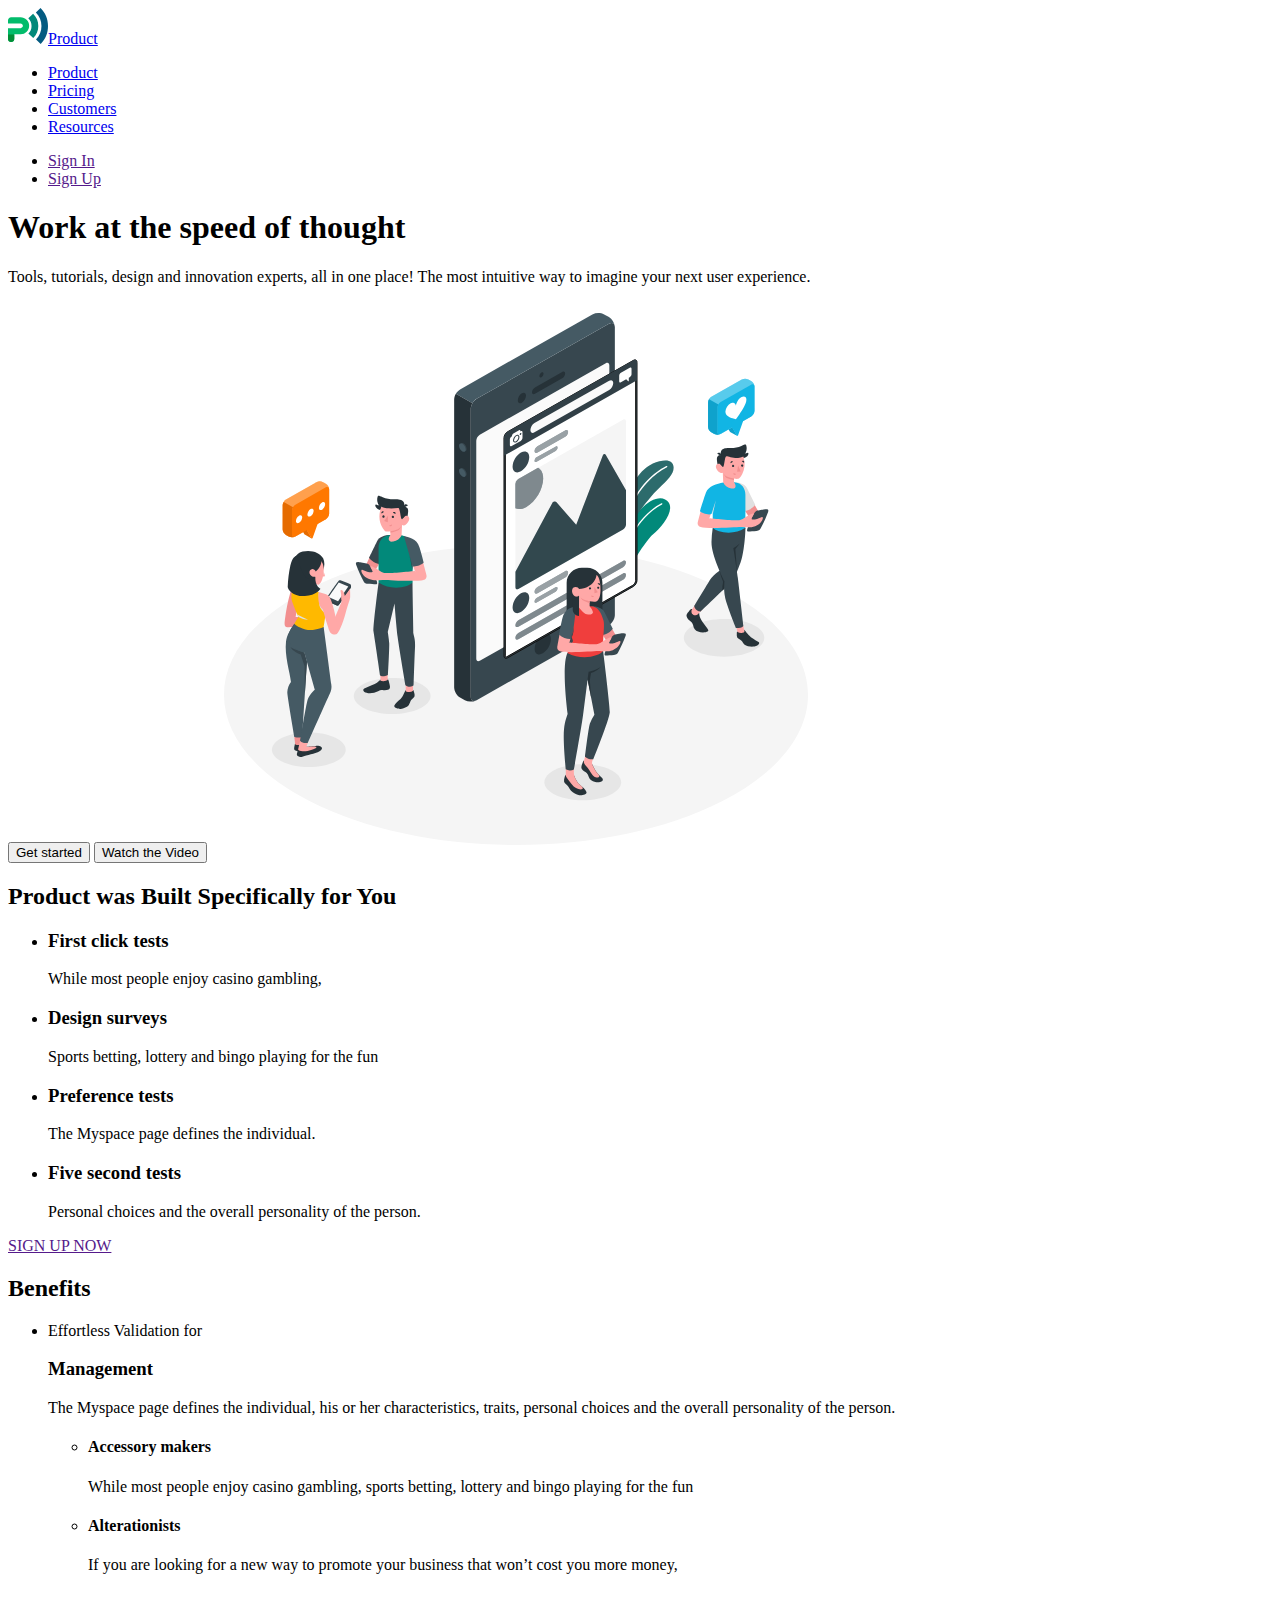
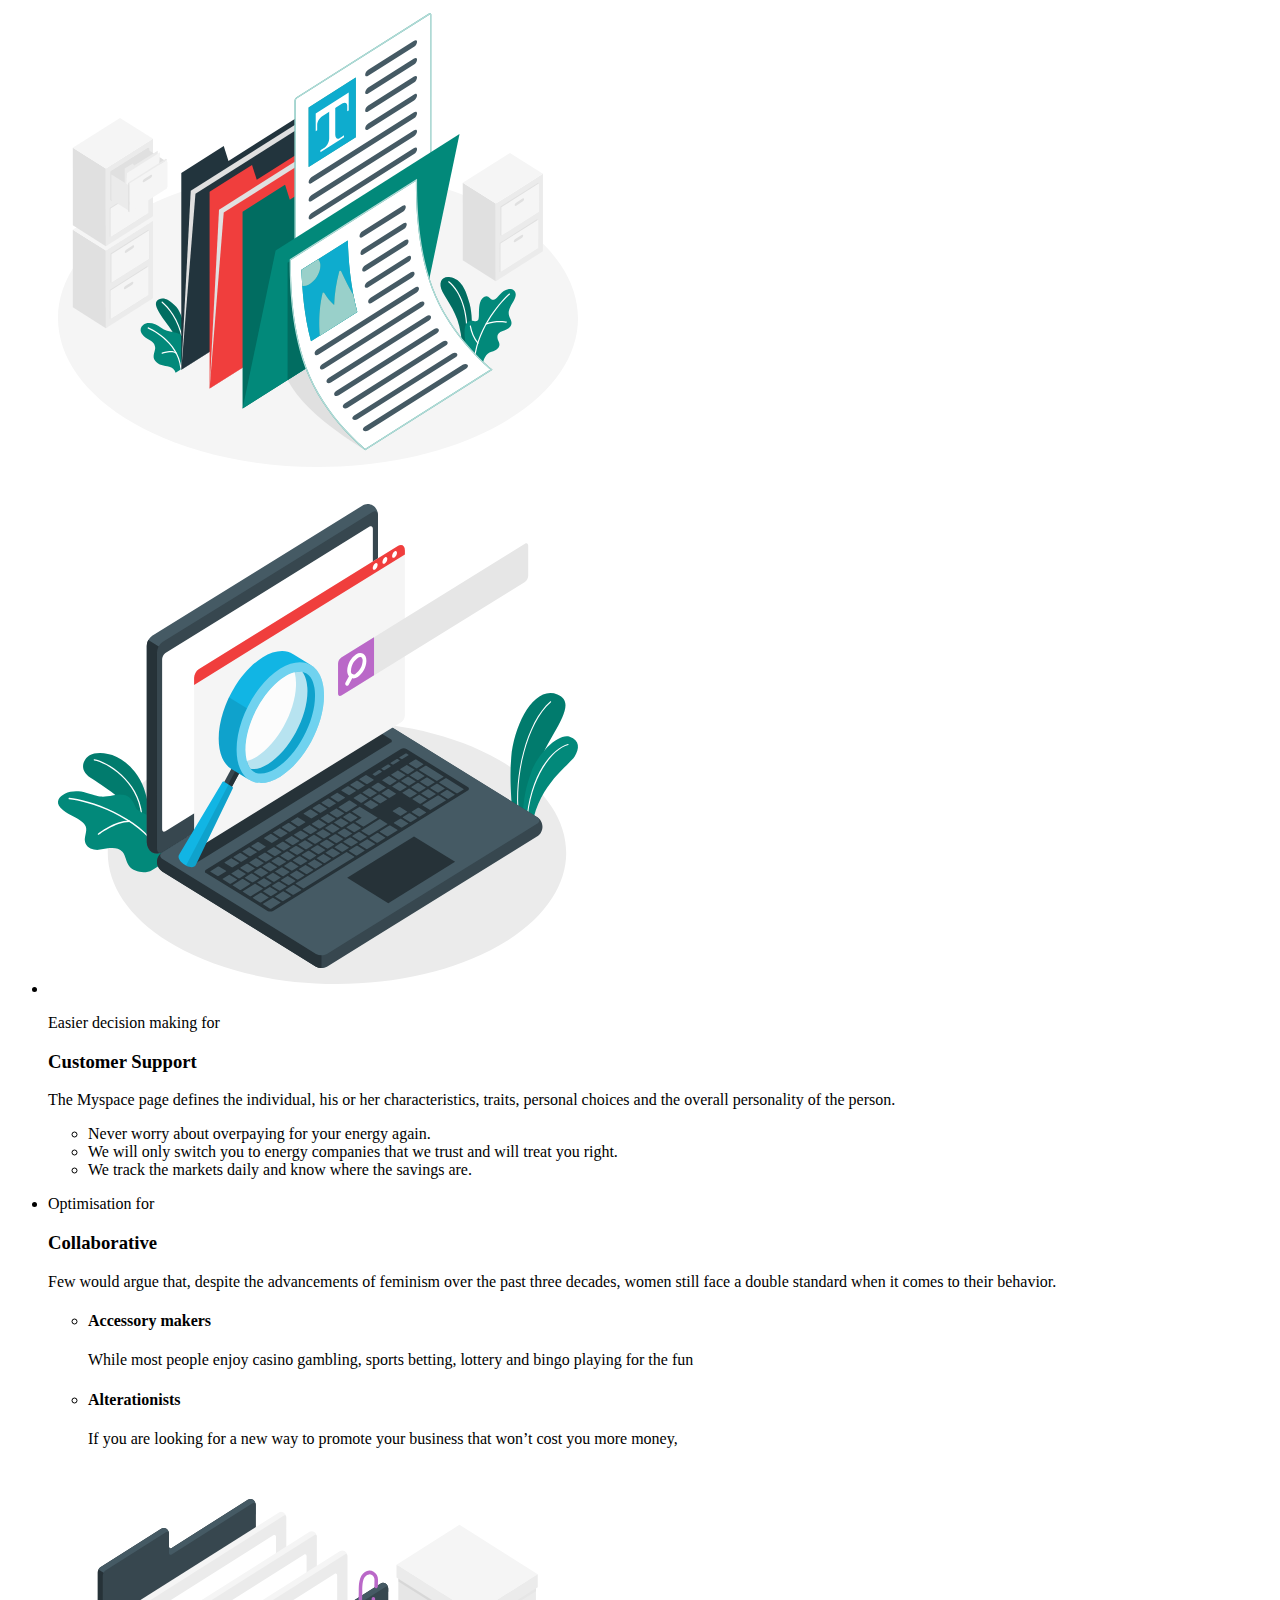
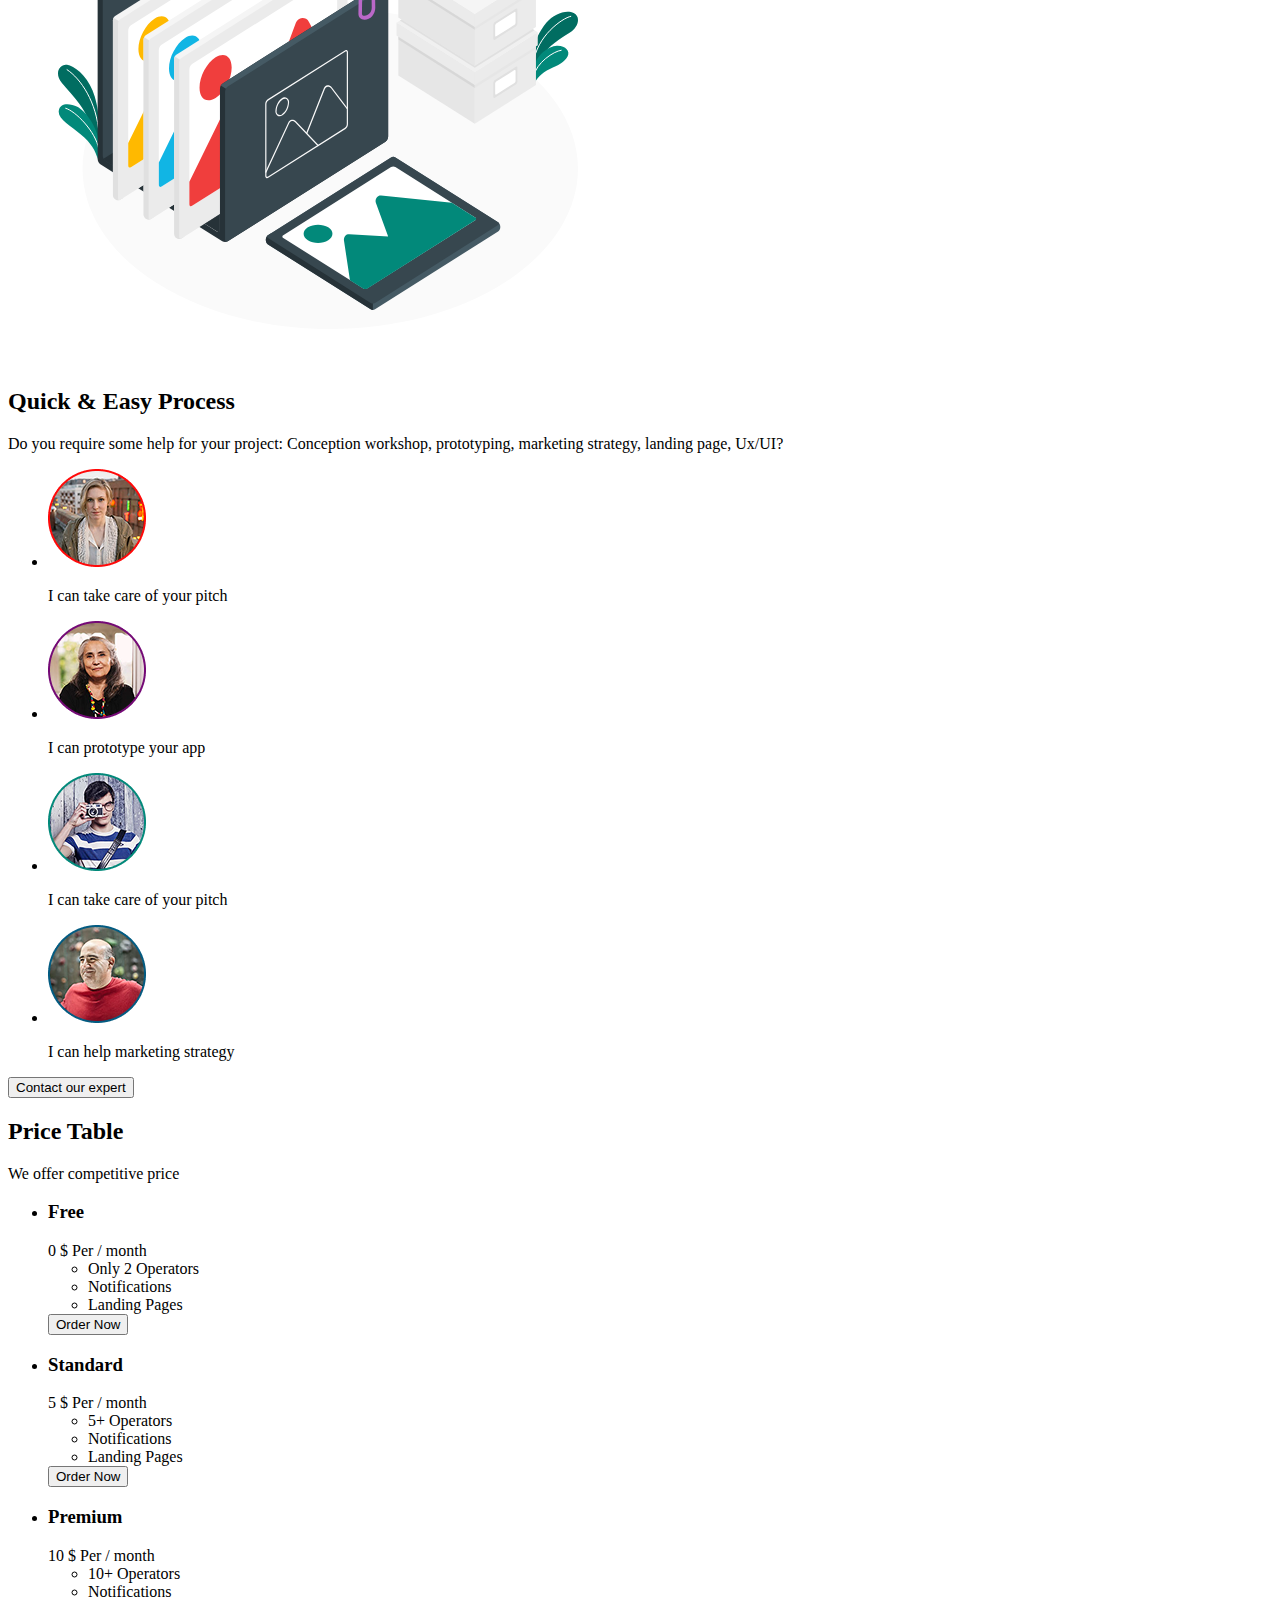
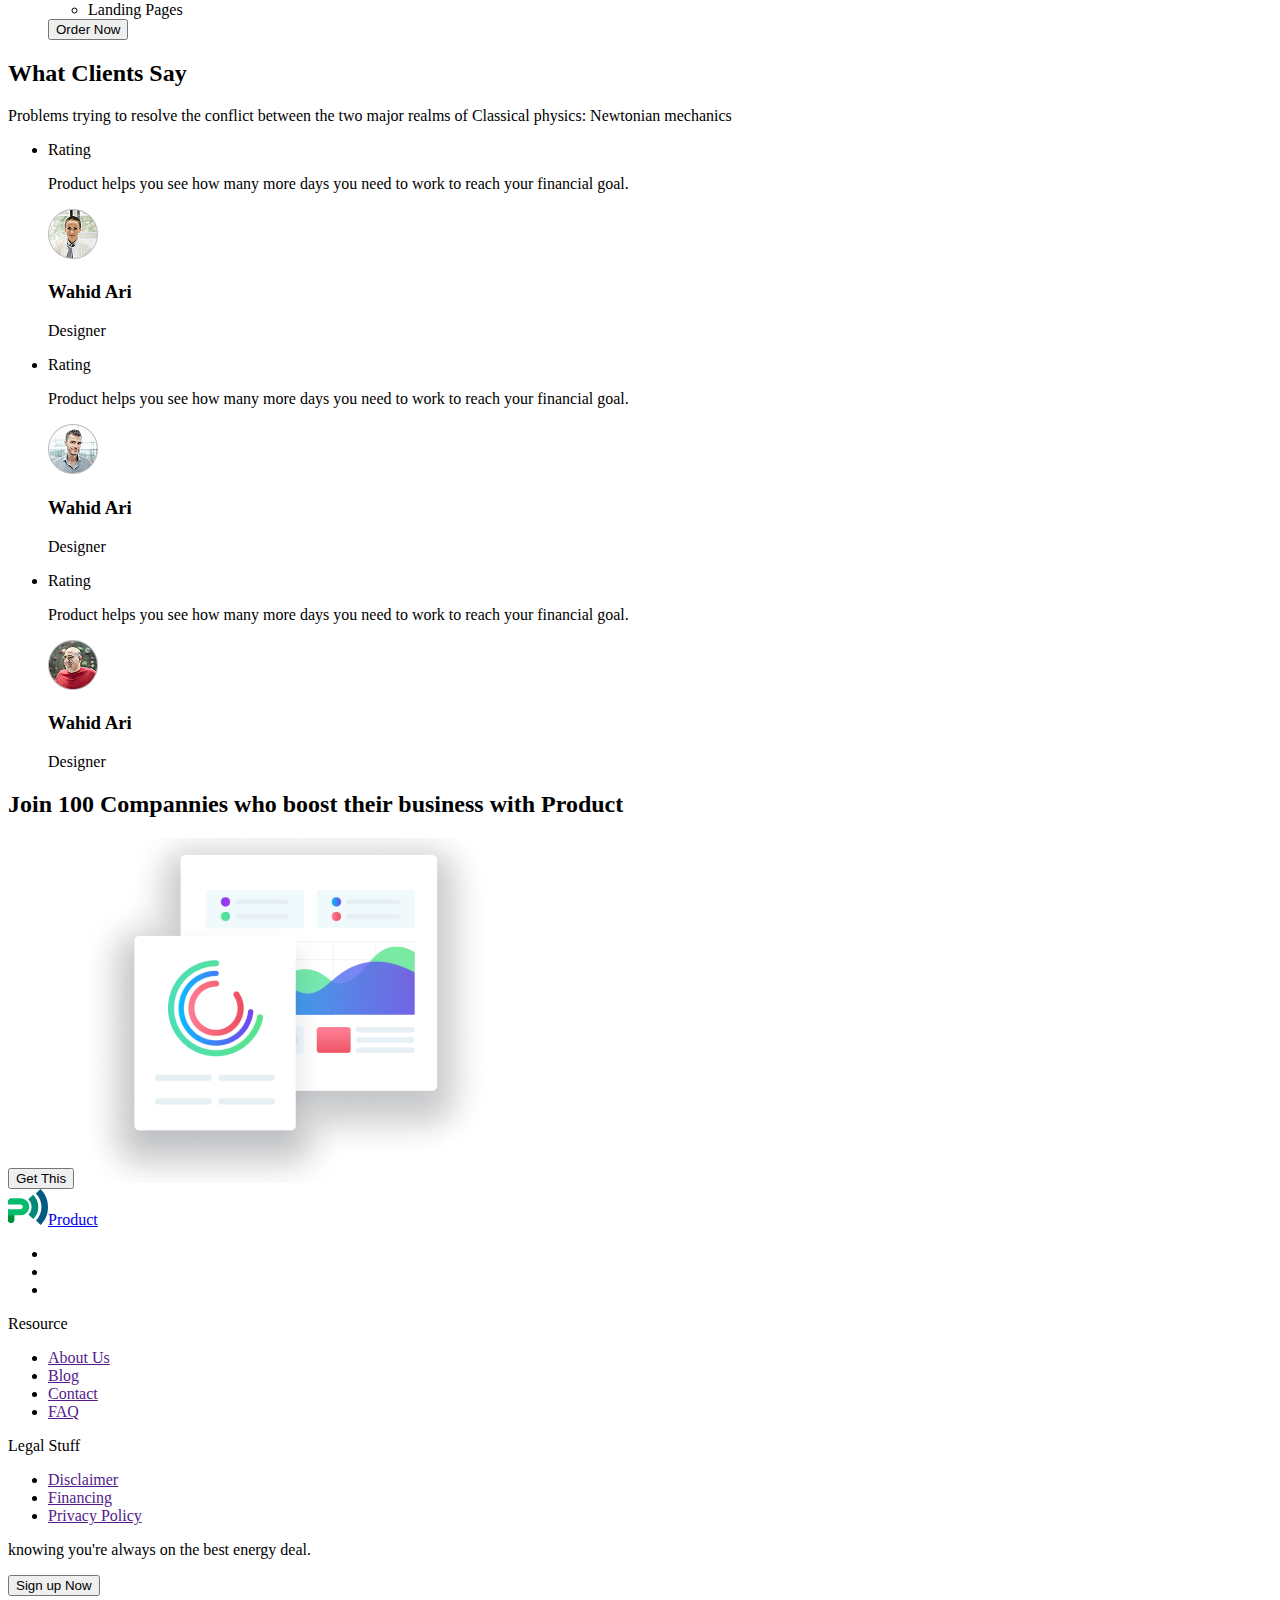
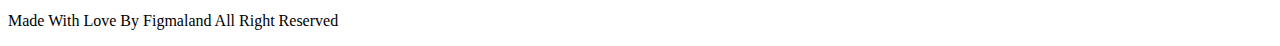
==== index.html @ 50c2299f "add markup product page" ====
<!DOCTYPE html>
<html lang="en">
<head>
    <meta charset="UTF-8">
    <meta name="viewport" content="width=device-width, initial-scale=1.0">
    <title>Business Promotion - Product</title>
</head>
<body>
 <header>
    <nav>
        <a href="./index.html"><img src="./images/logo.svg" alt="logo"/>Product</a>
        <ul>
          <li><a href="./index.html">Product</a></li>            
          <li><a href="./pricing.html">Pricing</a></li>
          <li><a href="./customers.html">Customers</a></li>
          <li><a href="./resources.html">Resources</a></li>
        </ul>
    </nav>
    <ul>
        <li><a href="">Sign In</a></li>
        <li><a href="">Sign Up</a></li>
    </ul>
 </header>
 <main>
    <section>
        <h1>Work at the speed of thought</h1>
        <p>Tools, tutorials, design and innovation experts, all in one place! The most intuitive way to imagine your next user
        experience.</p>
        <button type="button">Get started</button>
        <button type="button">Watch the Video</button>
        <img src="./images/hero-img.svg" alt="hero">
    </section>

    <section>
        <h2>Product was Built Specifically for You</h2>
      <ul>
        <li>
            <h3>First click tests</h3>
            <p>While most people enjoy casino gambling,</p>
        </li>
        <li>
            <h3>Design surveys</h3>
            <p>Sports betting, lottery and bingo playing for the fun</p>
        </li>
        <li>
            <h3>Preference tests</h3>
            <p>The Myspace page defines the individual.</p>
        </li>
        <li>
            <h3>Five second tests</h3>
            <p>Personal choices and the overall personality of the person.</p>
        </li>
      </ul>
      <a href="">SIGN UP NOW</a>
    </section>

    <section>
        <h2>Benefits</h2>
        <ul>
            <li>
                <p>Effortless Validation for</p>
                <h3>Management</h3>
                <p>The Myspace page defines the individual, his or her characteristics, traits, personal choices and the overall
                personality of the person.</p>
                <ul>
                    <li>
                        <h4>Accessory makers</h4>
                        <p>While most people enjoy casino gambling, sports betting, lottery and bingo playing for the fun</p>
                    </li>
                    <li>
                        <h4>Alterationists</h4>
                        <p>If you are looking for a new way to promote your business that won’t cost you more money,</p>
                    </li>
                </ul>
                <img src="./images/management-img.svg" alt="Management">
            </li>
            <li>
                <img src="./images/support-img.svg" alt="Support">
                <p>Easier decision making for</p>
                <h3>Customer Support</h3>
                <p>The Myspace page defines the individual, his or her characteristics, traits, personal choices and the overall
                personality of the person.</p>
                <ul>
                    <li>Never worry about overpaying for your energy again.</li>
                    <li>We will only switch you to energy companies that we trust and will treat you right.</li>
                    <li>We track the markets daily and know where the savings are.</li>
                </ul>
            </li>
            <li>
                <p>Optimisation for</p>
                <h3>Collaborative</h3>
                <p>Few would argue that, despite the advancements of feminism over the past three decades, women still face a double
                standard when it comes to their behavior.</p>
                <ul>
                    <li>
                        <h4>Accessory makers</h4>
                        <p>While most people enjoy casino gambling, sports betting, lottery and bingo playing for the fun</p>
                    </li>
                    <li>
                        <h4>Alterationists</h4>
                        <p>If you are looking for a new way to promote your business that won’t cost you more money,</p>
                    </li>
                </ul>
                <img src="./images/collaboration-img.svg" alt="">
            </li>
        </ul>
    </section>

    <section>
        <h2>Quick & Easy Process</h2>
        <p>Do you require some help for your project: Conception workshop,
        prototyping, marketing strategy, landing page, Ux/UI?</p>
        <ul>
            <li>
                <img src="./images/avatar-1.png" alt="avatar-1">
                <p>I can take care of your pitch</p>
            </li>
            <li>
                <img src="./images/avatar-2.png" alt="avatar-2">
                <p>I can prototype your app</p>
            </li>
            <li>
                <img src="./images/avatar-3.png" alt="avatar-3">
                <p>I can take care of your pitch</p>
            </li>
            <li>
                <img src="./images/avatar-4.png" alt="avatar-4">
                <p>I can help marketing strategy</p>
            </li>
        </ul>
        <button type="button">Contact our expert</button>
    </section>

    <section>
        <h2>Price Table</h2>
        <p>We offer competitive price</p>
        <ul>
            <li>
                <h3>Free</h3>
                <span>0 $ Per / month</span>
                <ul>
                    <li>Only 2 Operators</li>
                    <li>Notifications</li>
                    <li>Landing Pages</li>
                </ul>
                <button type="button">Order Now</button>
            </li>
            <li>
                <h3>Standard</h3>
                <span>5 $ Per / month</span>
                <ul>
                    <li>5+ Operators</li>
                    <li>Notifications</li>
                    <li>Landing Pages</li>
                </ul>
                <button type="button">Order Now</button>              
            </li>
            <li>
                <h3>Premium</h3>
                <span>10 $ Per / month</span>
                <ul>
                    <li>10+ Operators</li>
                    <li>Notifications</li>
                    <li>Landing Pages</li>
                </ul>
                <button type="button">Order Now</button>
            </li>
        </ul>
    </section>

    <section>
        <h2>What Clients Say</h2>
        <p>Problems trying to resolve the conflict between
        the two major realms of Classical physics: Newtonian mechanics</p>

        <ul>
            <li>
                <div>Rating</div>
                <p>Product helps you see how many
                more days you need to work to
                reach your financial goal.</p>
                <img src="./images/client-1.png" alt="client-1">
                <h3>Wahid Ari</h3>
                <p>Designer</p>
            </li>
            <li>
                <div>Rating</div>
                <p>Product helps you see how many
                more days you need to work to
                reach your financial goal.</p>
                <img src="./images/client-2.png" alt="client-2">
                <h3>Wahid Ari</h3>
                <p>Designer</p>
            </li>
            <li>
                <div>Rating</div>
                <p>Product helps you see how many
                more days you need to work to
                reach your financial goal.</p>
                <img src="./images/client-3.png" alt="client-3">
                <h3>Wahid Ari</h3>
                <p>Designer</p>
            </li>
        </ul>
    </section>

    <section>
        <h2>Join 100 Compannies who boost their business with Product</h2>
        <button type="button">Get This</button>
        <img src="./images/screen.png" alt="Screen">
    </section>
 </main>
 <footer>
    <a href="./index.html"><img src="./images/logo.svg" alt="logo" />Product</a>
    <ul>
        <li><a href=""></a></li>
        <li><a href=""></a></li>
        <li><a href=""></a></li>
    </ul>

    <nav>
        <p>Resource</p>
        <ul>
            <li><a href="">About Us</a></li>
            <li><a href="">Blog</a></li>
            <li><a href="">Contact</a></li>
            <li><a href="">FAQ</a></li>
        </ul>
        <p>Legal Stuff</p>
        <ul>
            <li><a href="">Disclaimer</a></li>
            <li><a href="">Financing</a></li>
            <li><a href="">Privacy Policy</a></li>
        </ul>
    </nav>
    <p>knowing you're always on the best energy deal.</p>
    <button type="submit">Sign up Now</button>
    <p>Made With Love By Figmaland All Right Reserved</p>
 </footer>
</body>
</html>
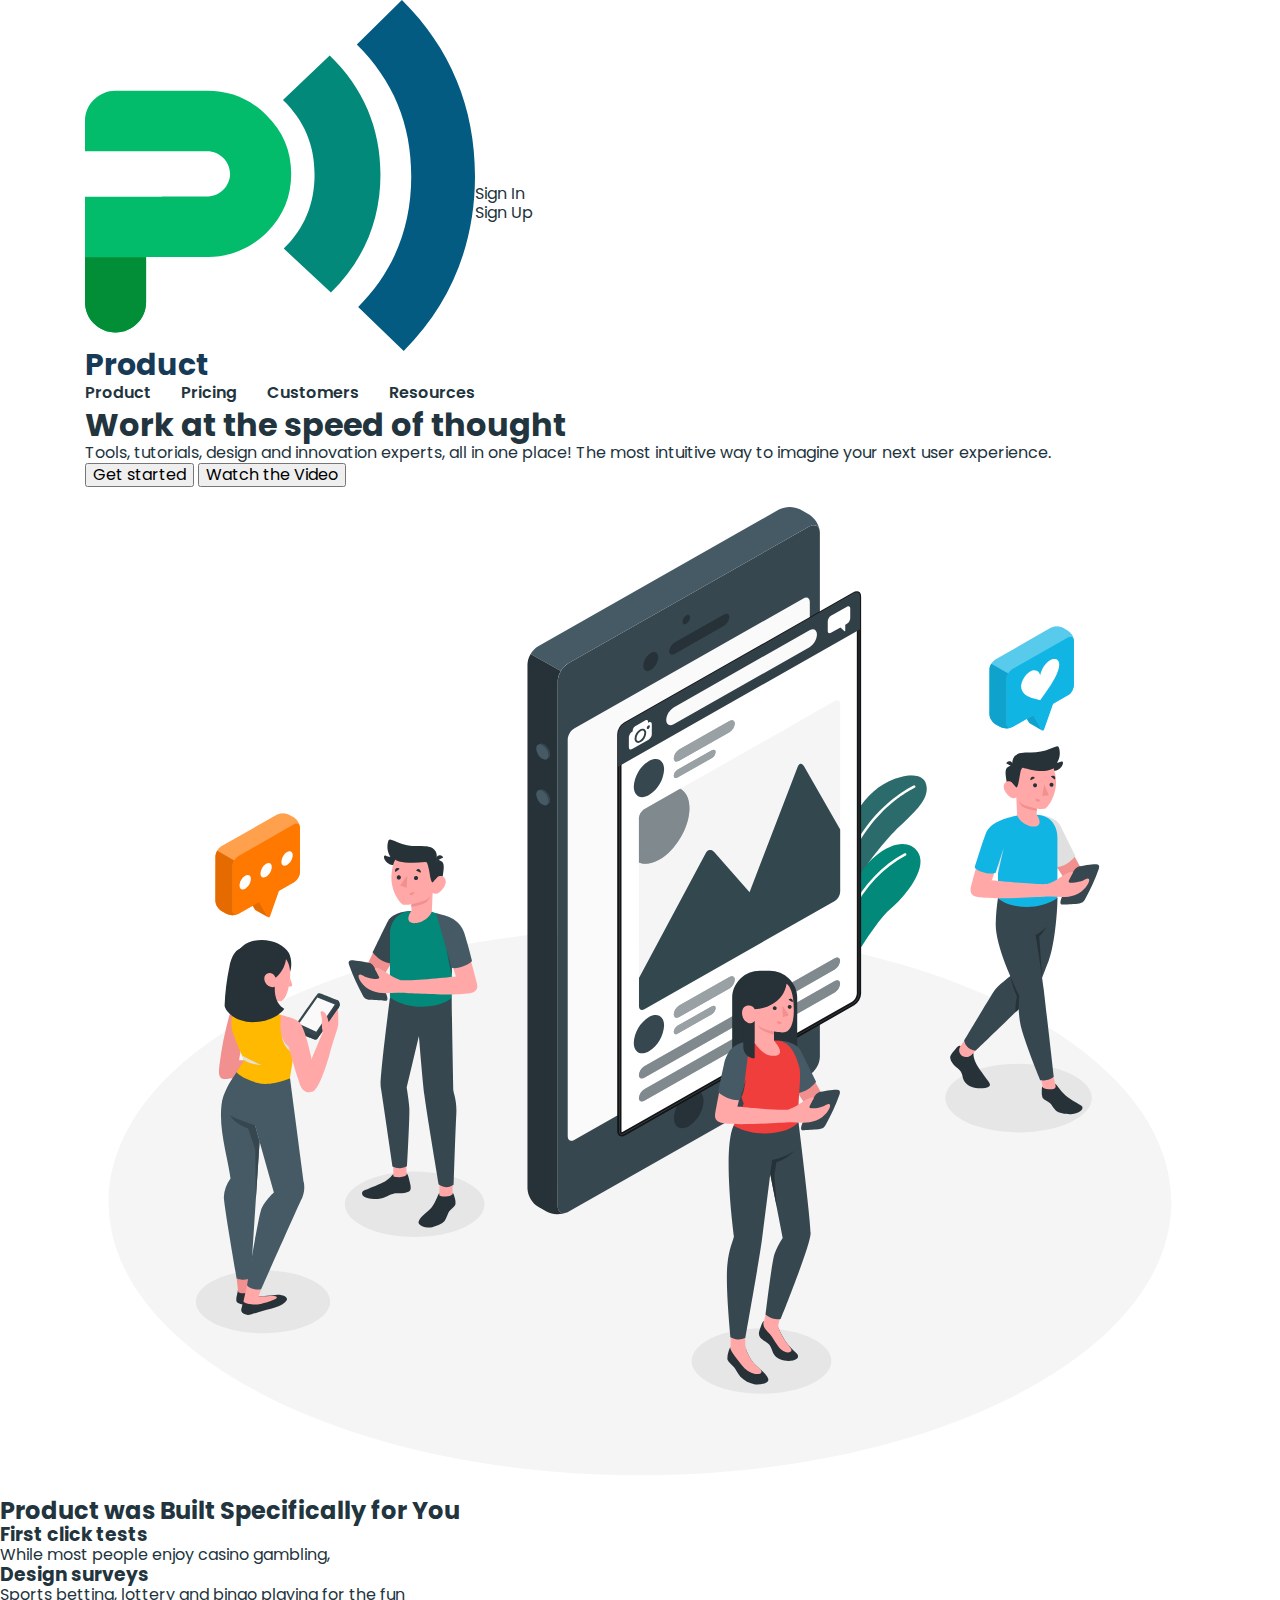
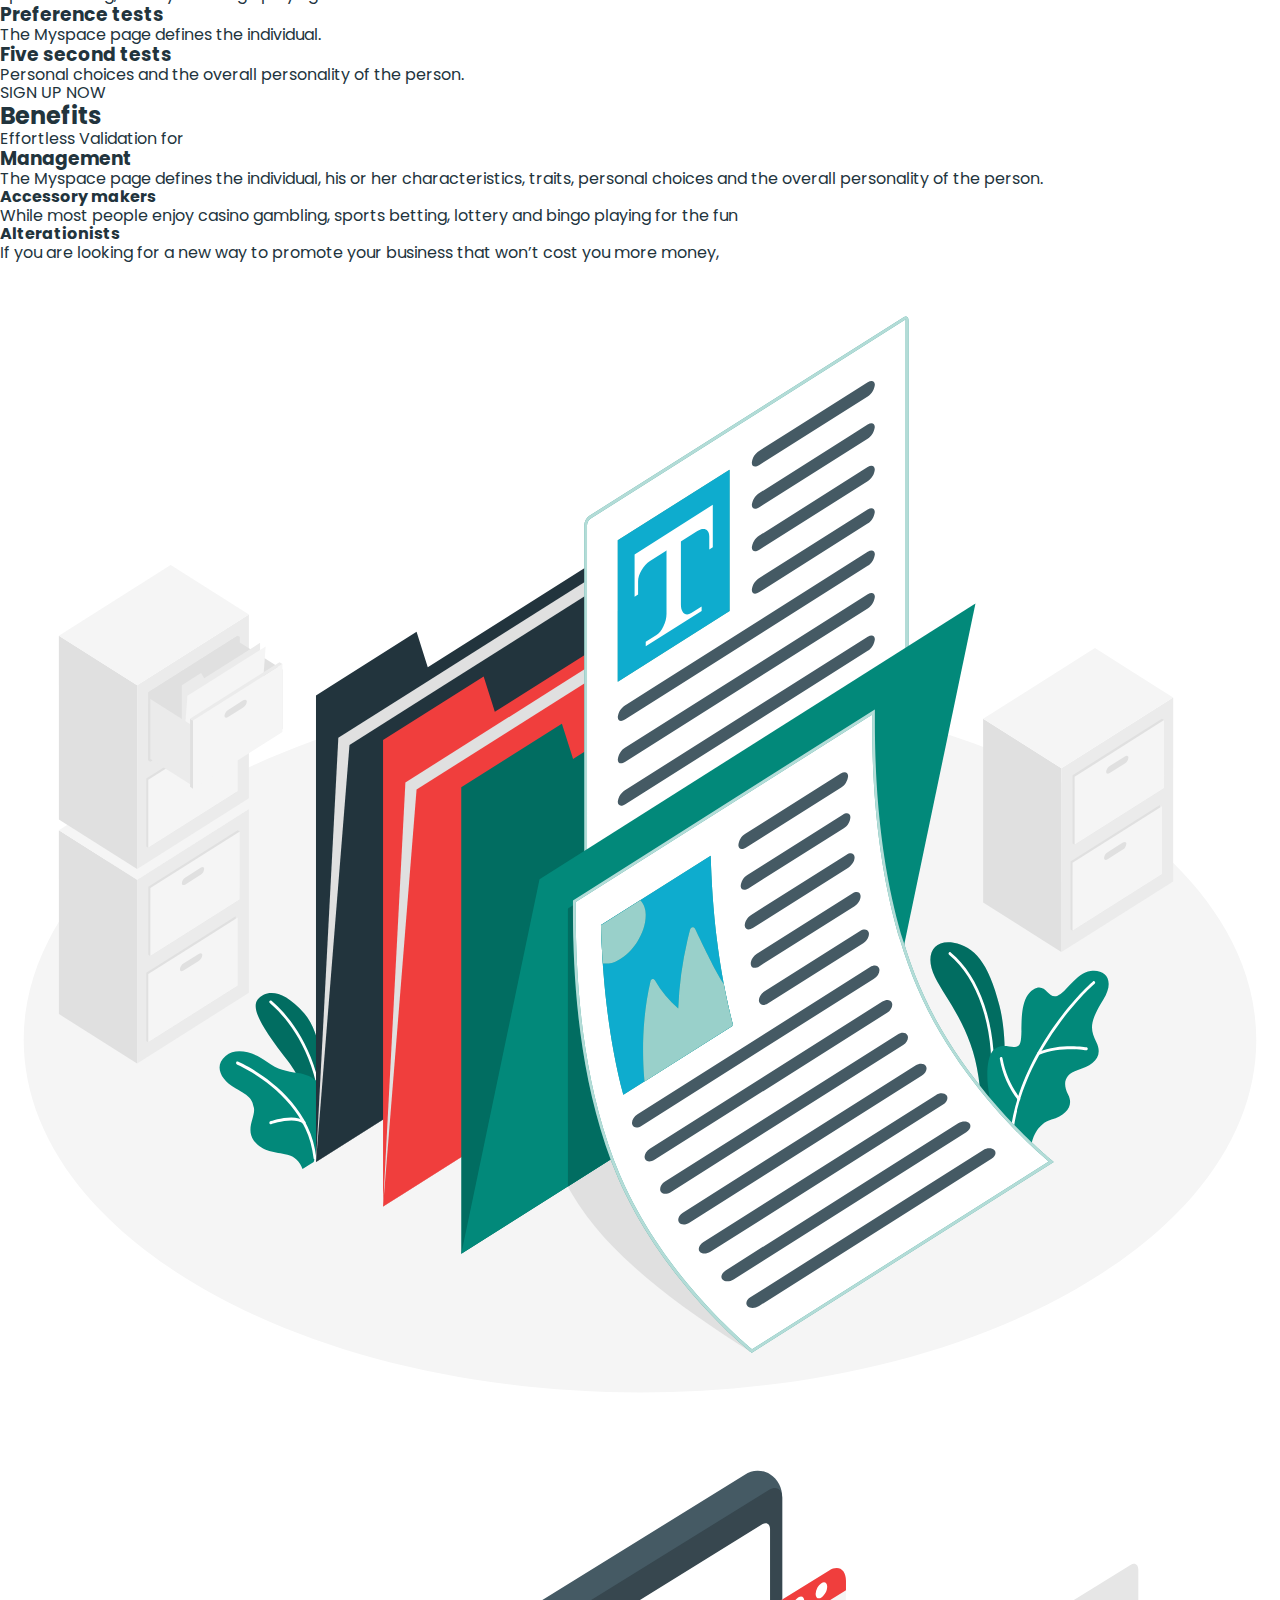
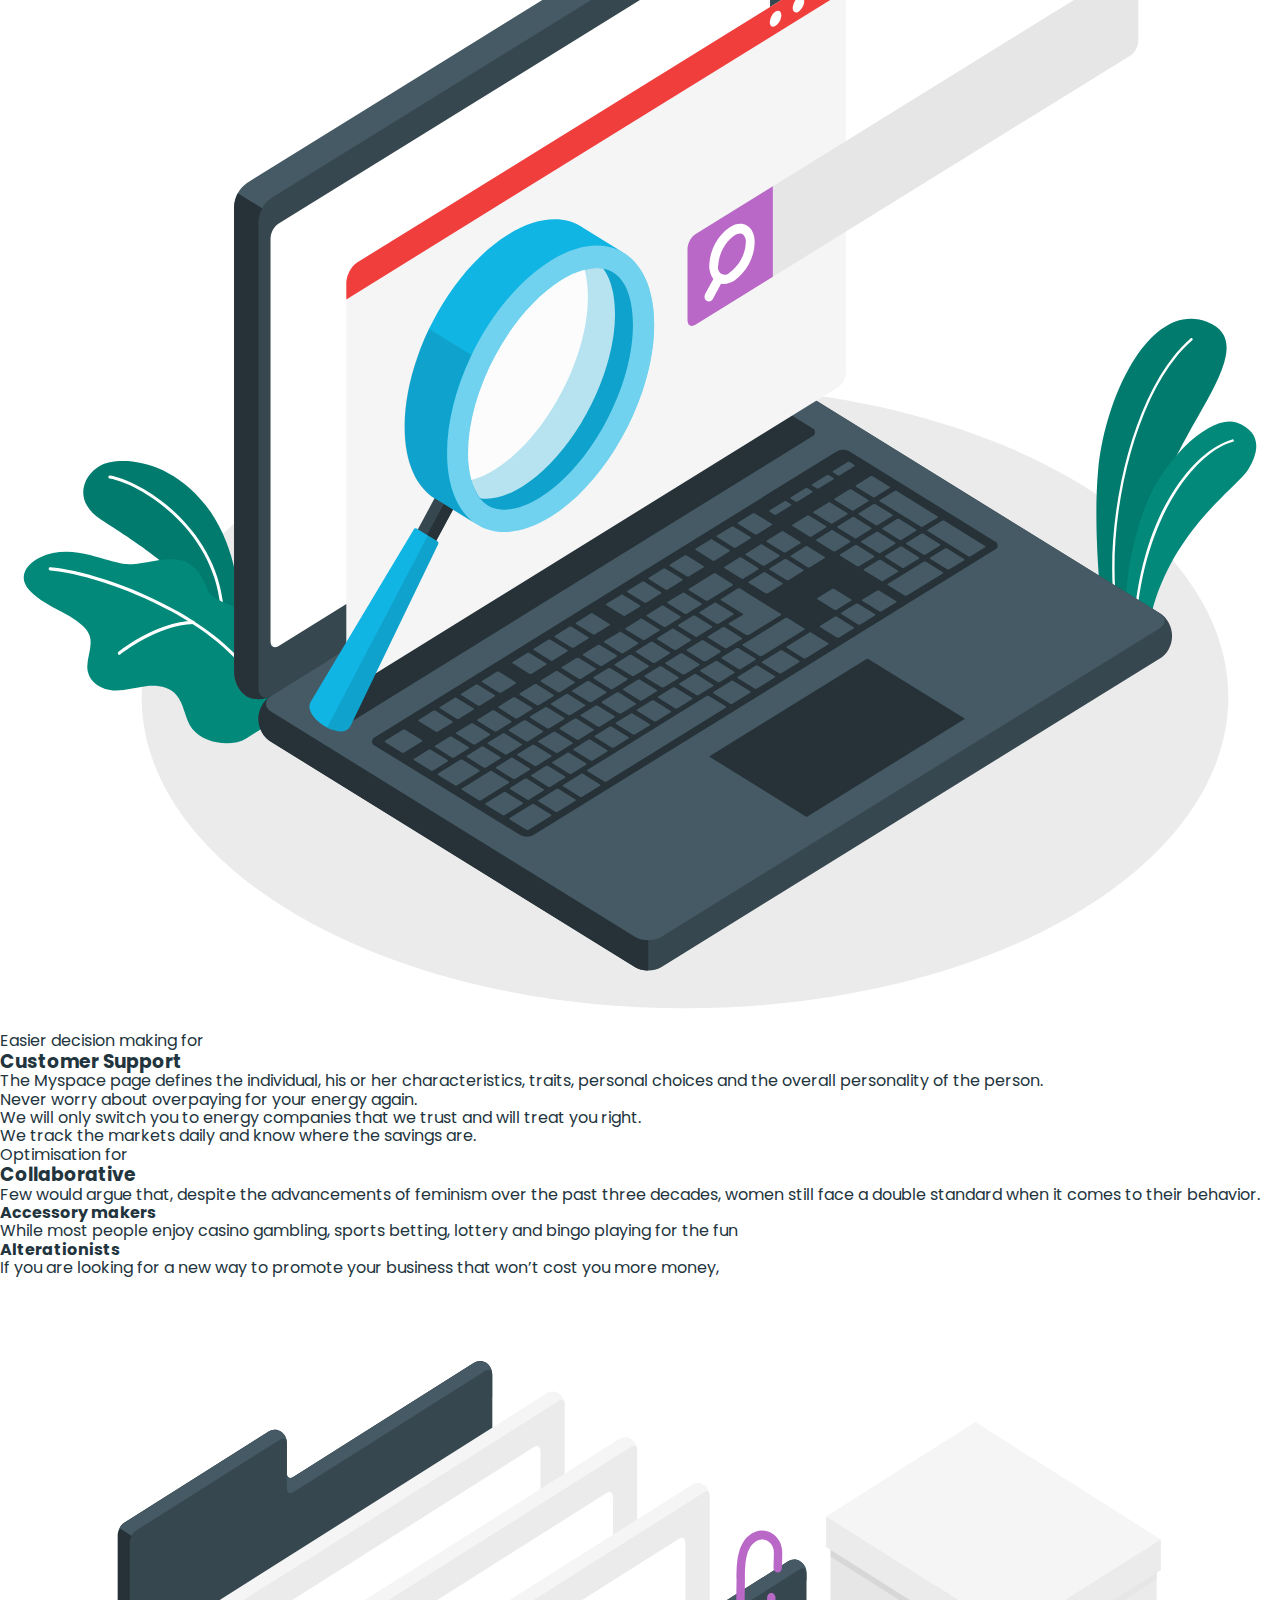
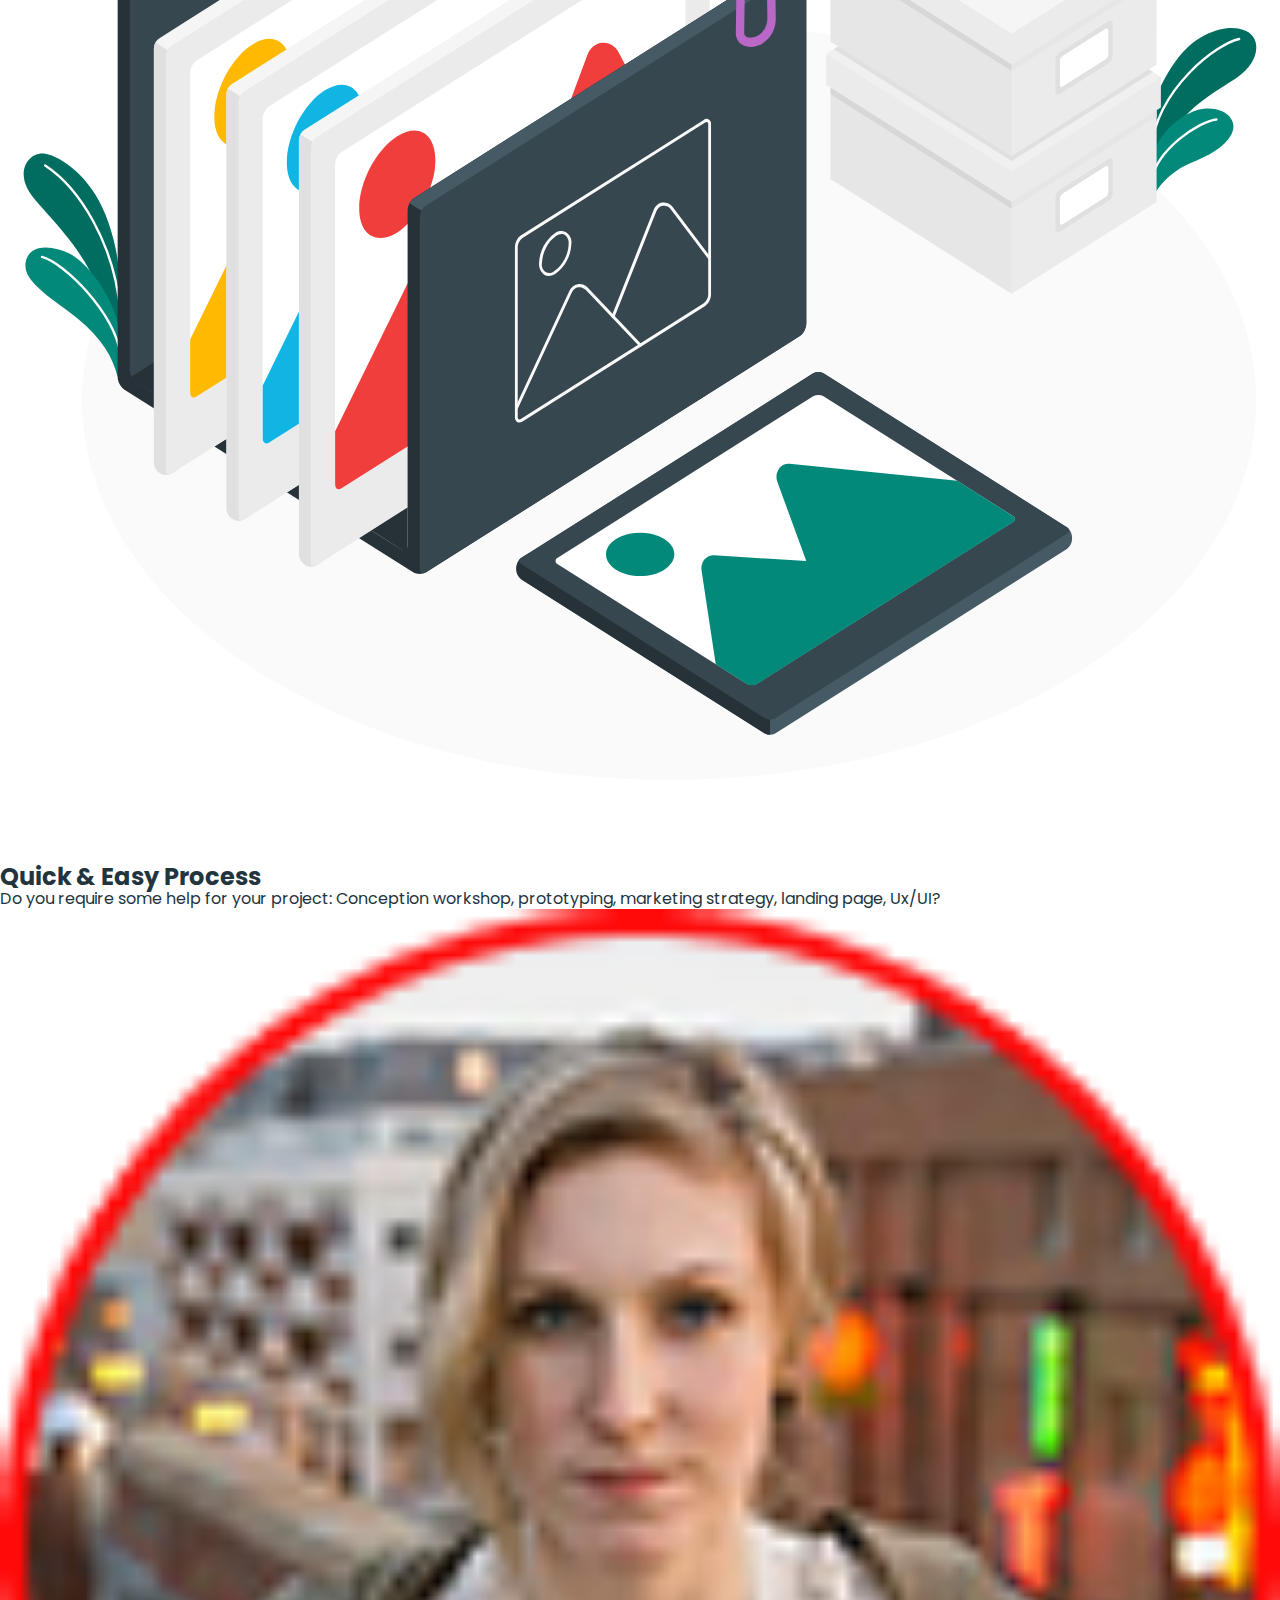
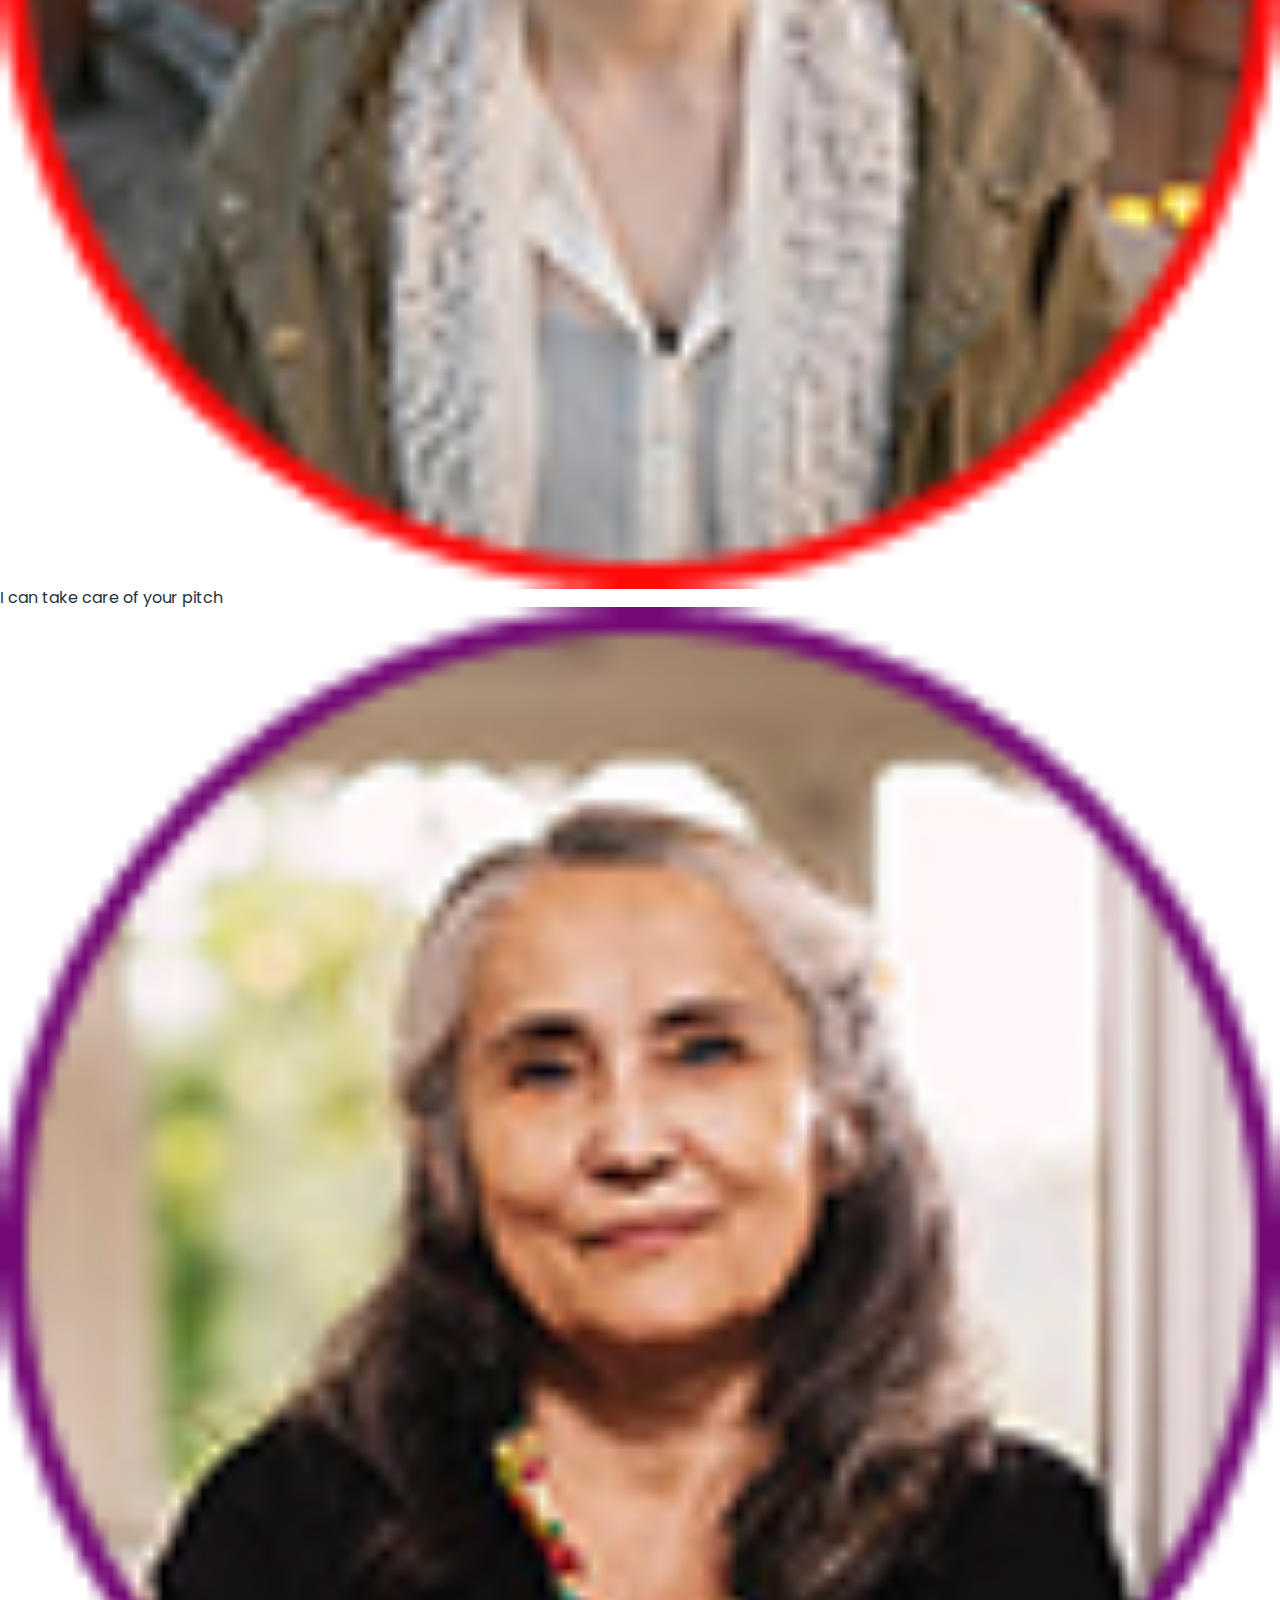
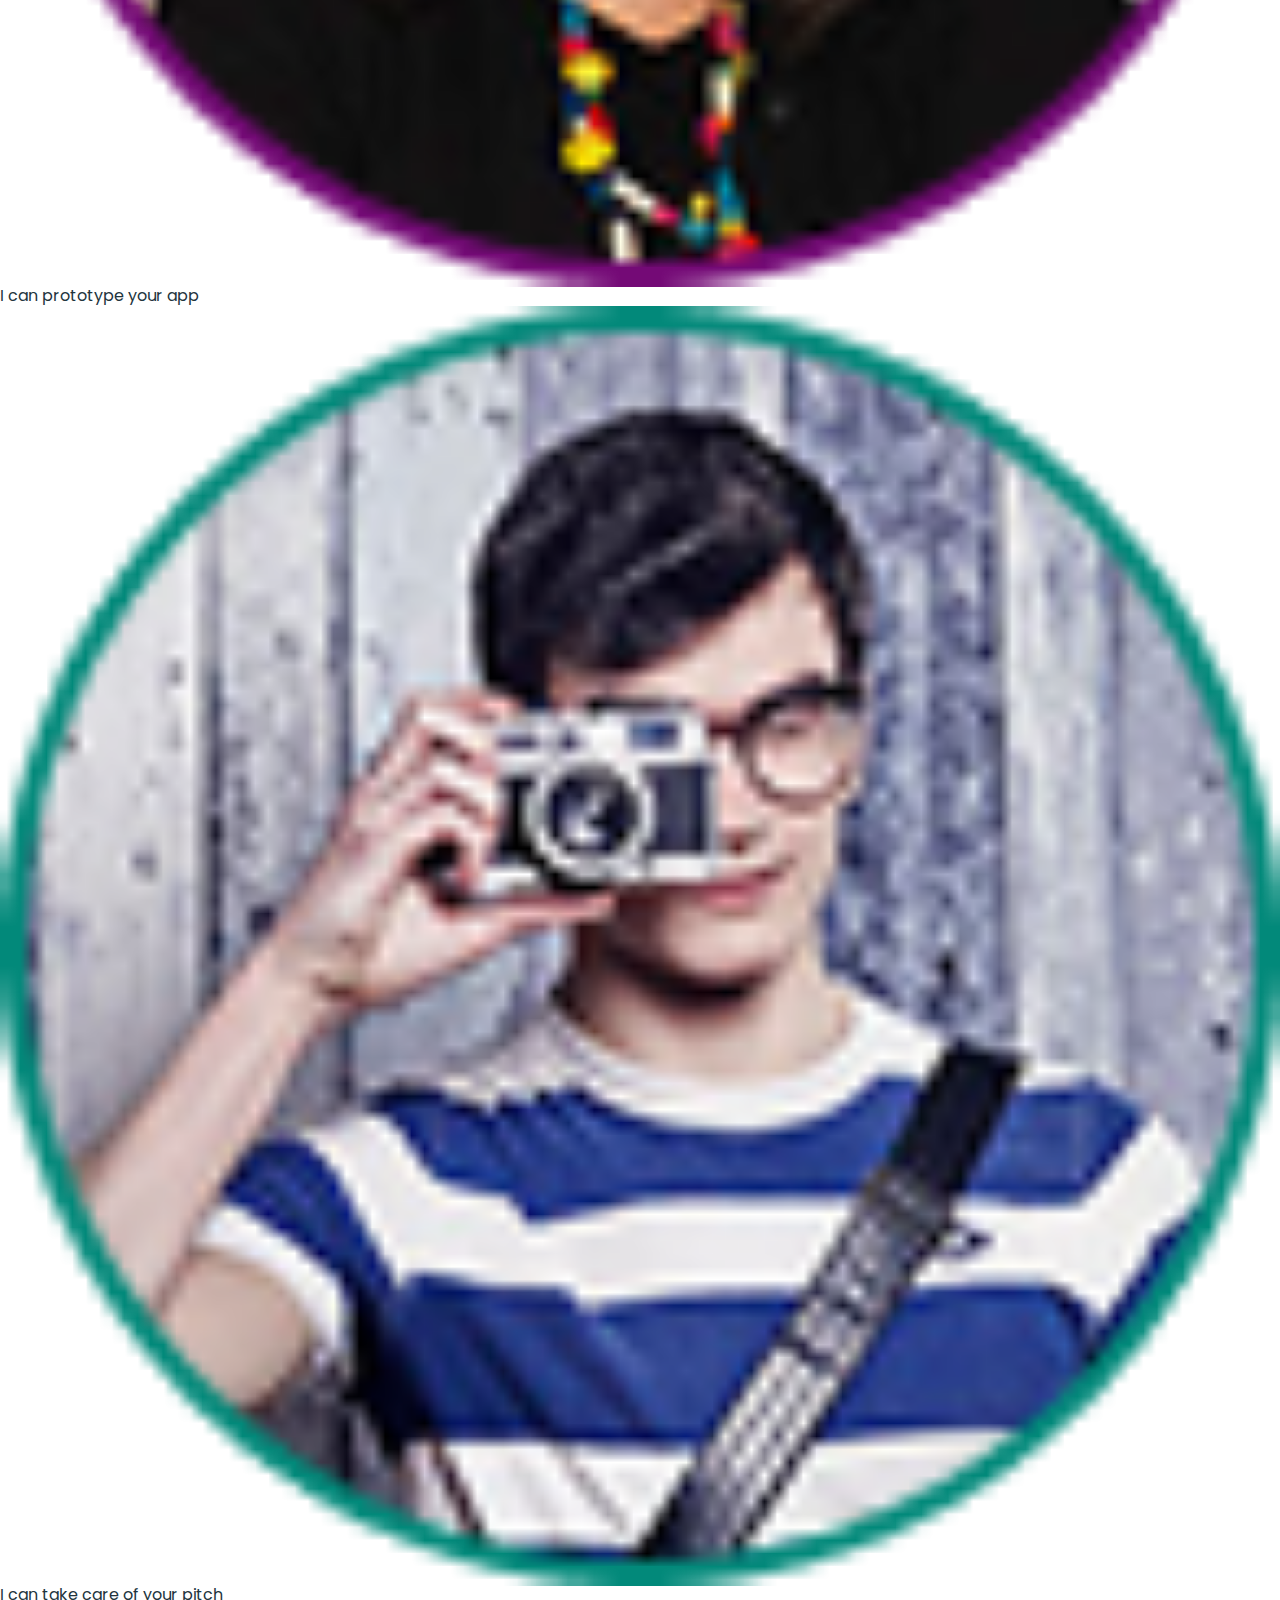
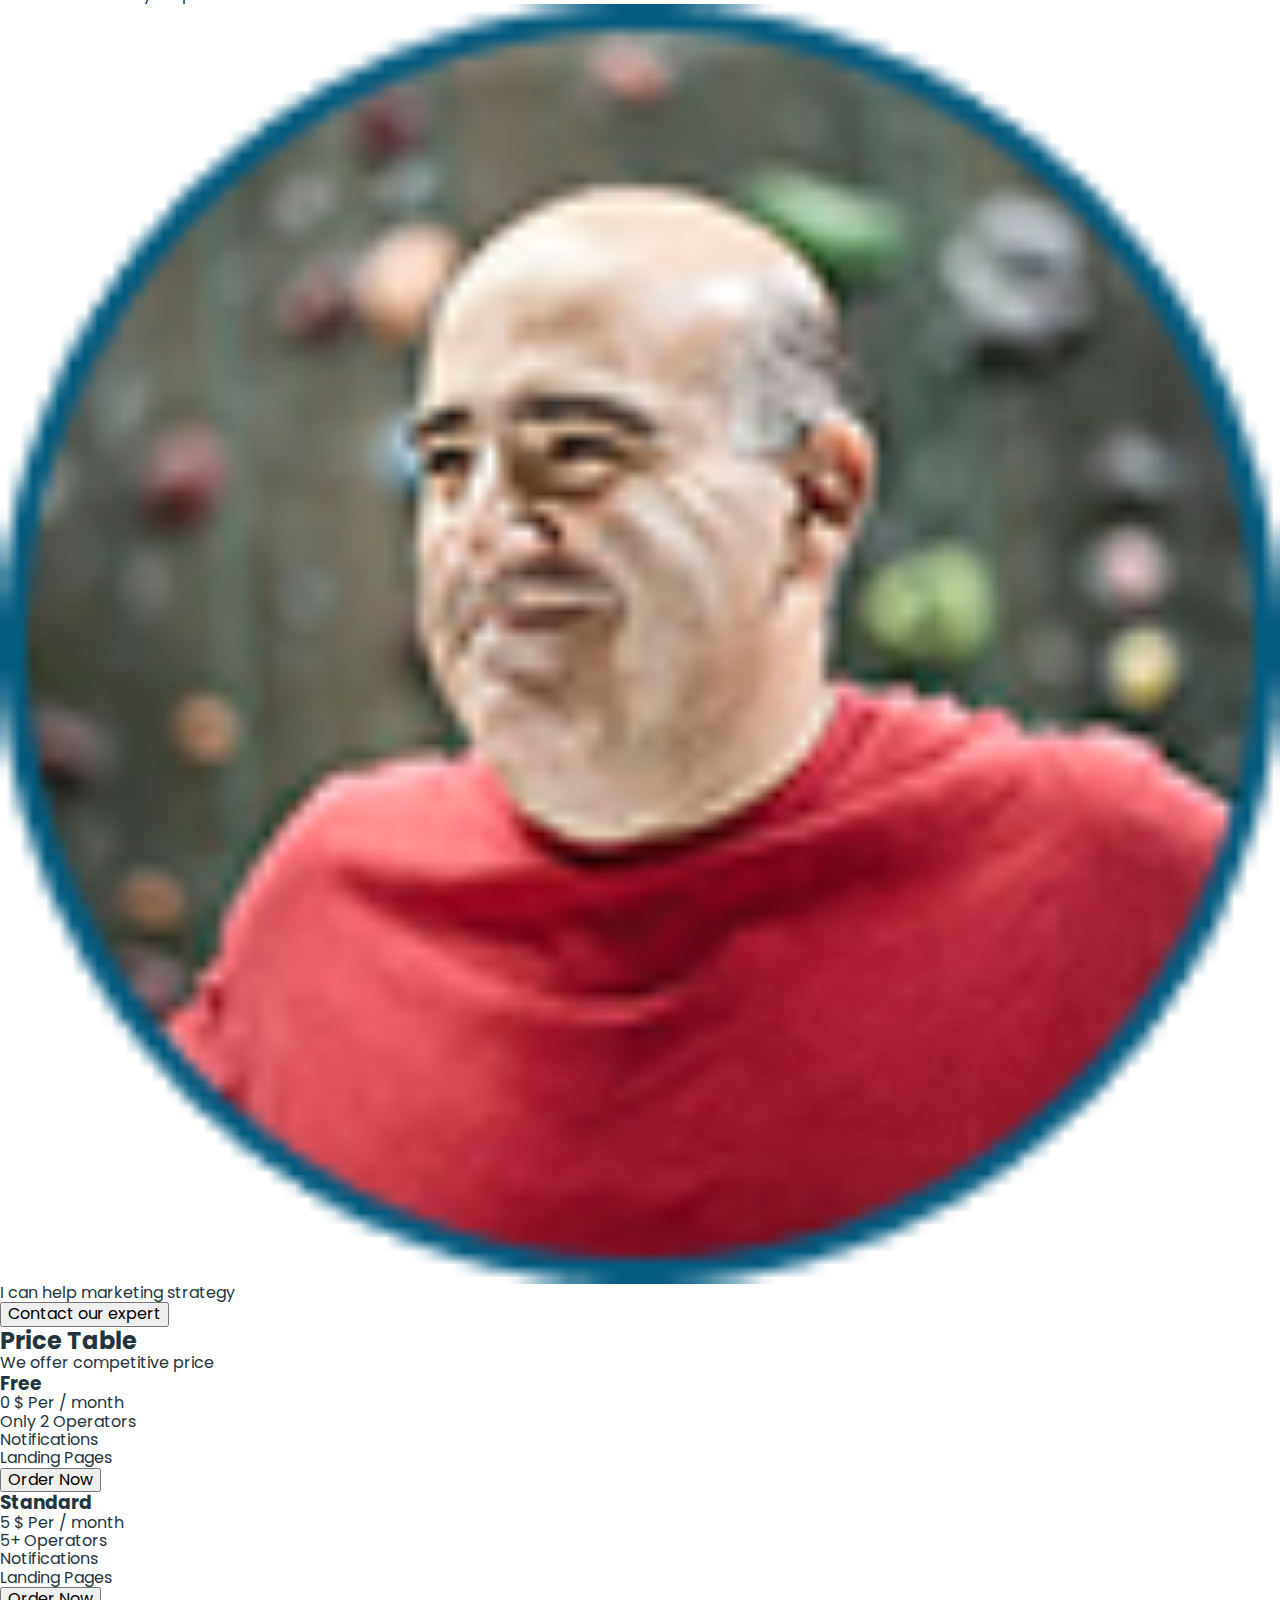
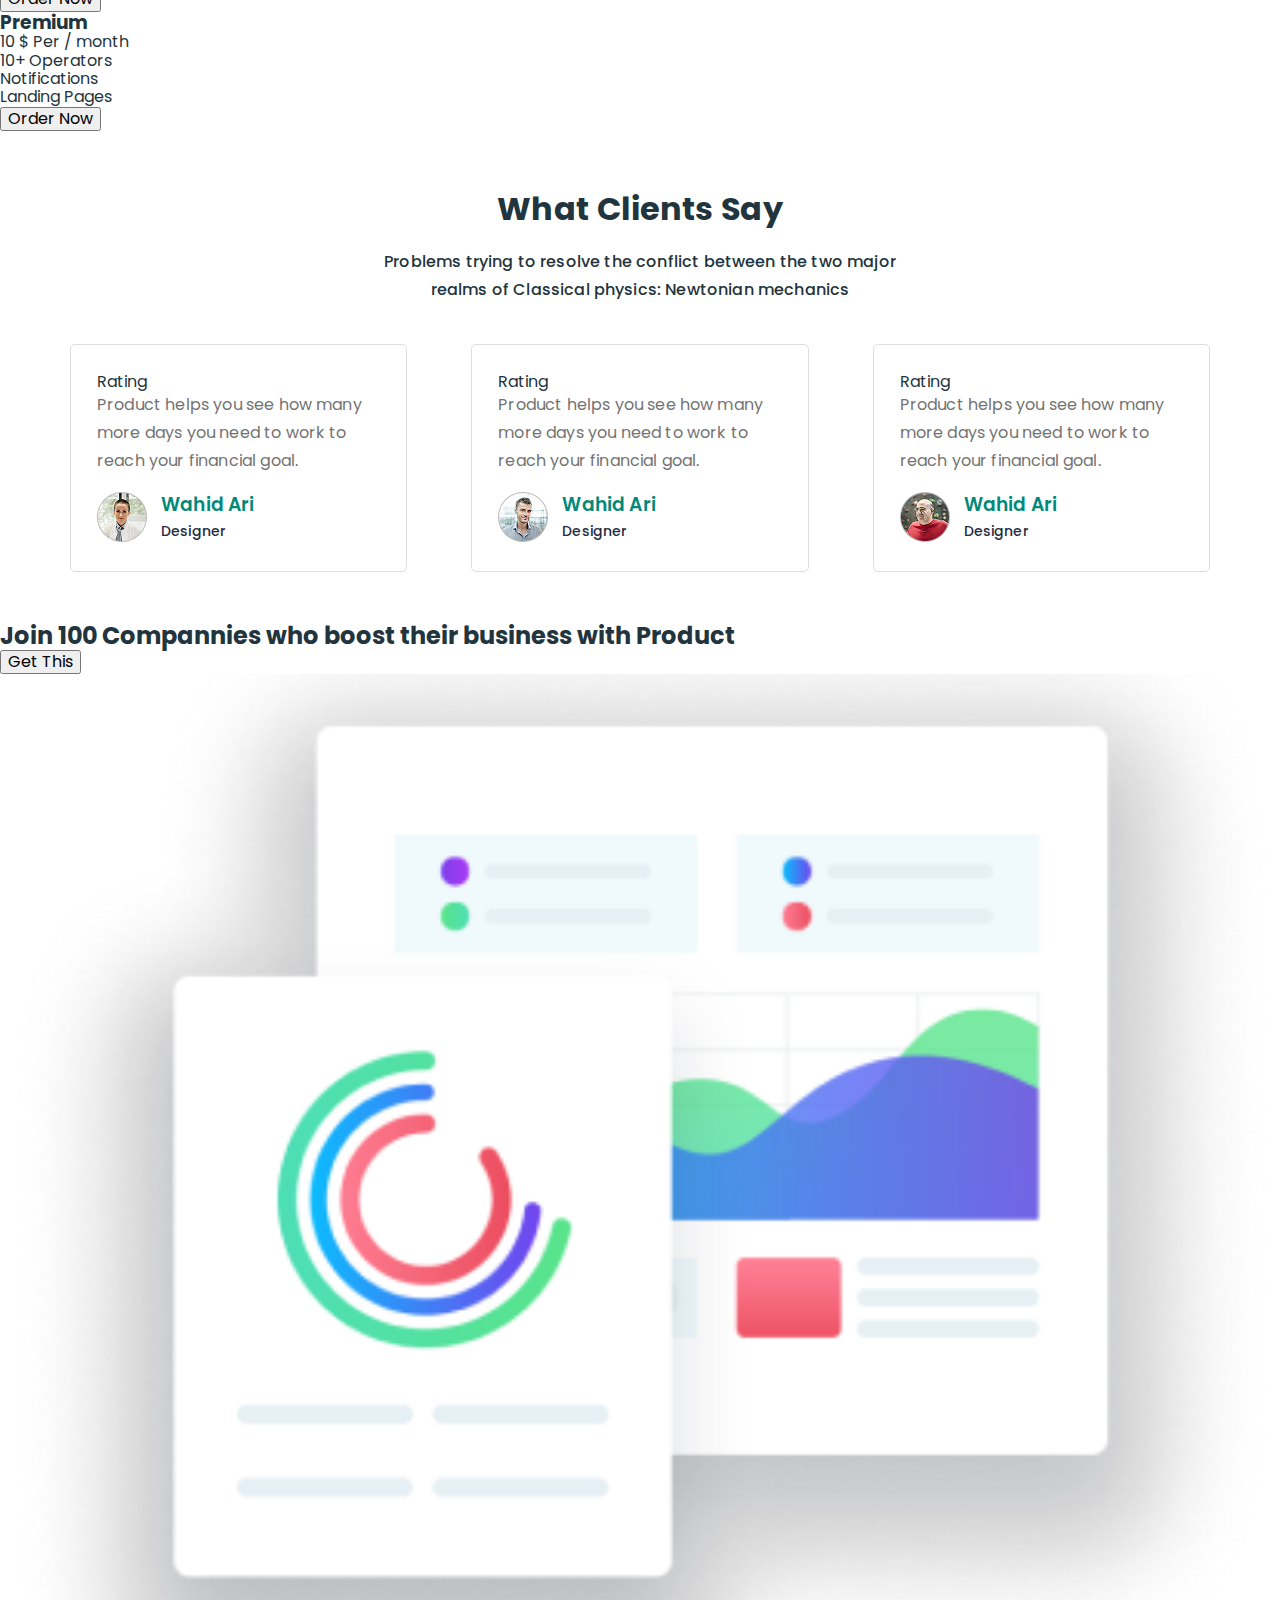
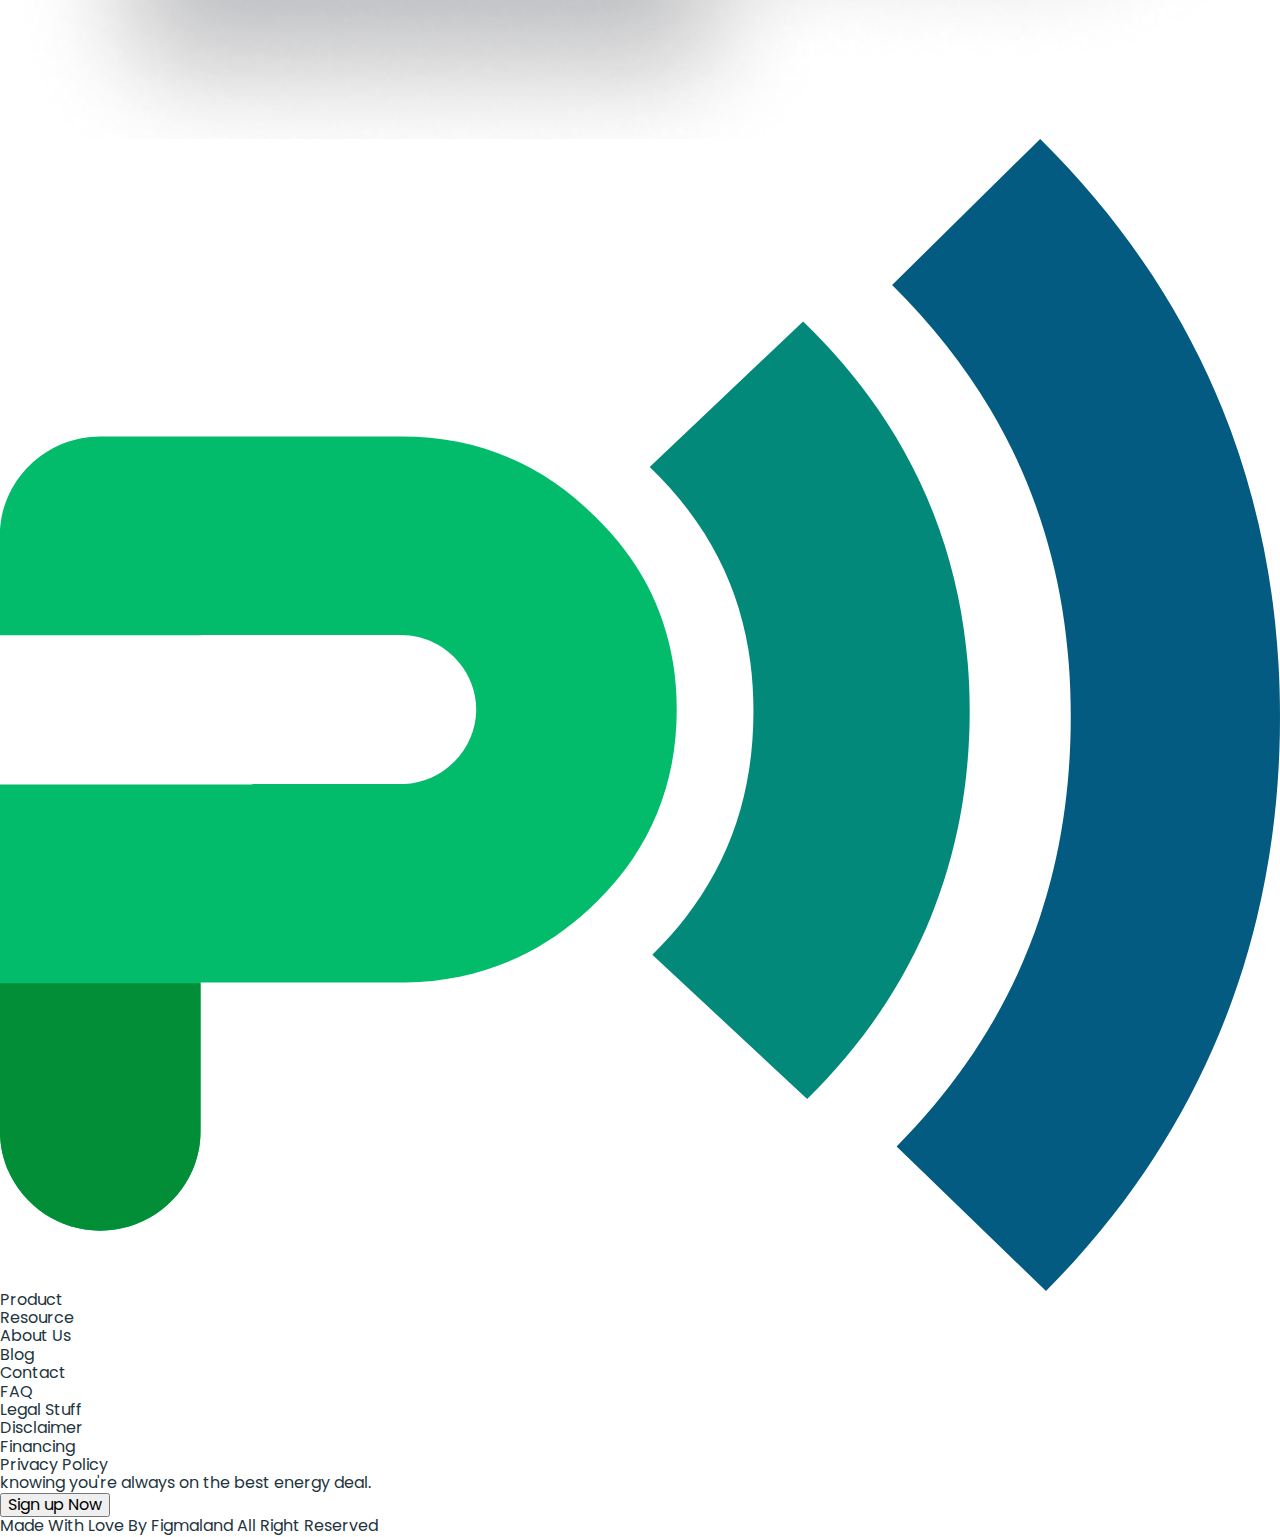
==== commit 57d0c3f3: "section feedback done" ====
--- a/index.html
+++ b/index.html
@@ -4,12 +4,20 @@
     <meta charset="UTF-8">
     <meta name="viewport" content="width=device-width, initial-scale=1.0">
     <title>Business Promotion - Product</title>
+        <link rel="stylesheet" href="https://cdnjs.cloudflare.com/ajax/libs/modern-normalize/3.0.1/modern-normalize.min.css"/>
+        <link rel="preconnect" href="https://fonts.googleapis.com"/>
+        <link rel="preconnect" href="https://fonts.gstatic.com" crossorigin/>
+        <link
+            href="https://fonts.googleapis.com/css2?family=Montserrat:wght@500&family=Poppins:wght@400;500;600;700&display=swap"
+            rel="stylesheet"/>
+    <link rel="stylesheet" href="/css/styles.css"/>
 </head>
 <body>
  <header>
+   <div class="container header-container">
     <nav>
-        <a href="./index.html"><img src="./images/logo.svg" alt="logo"/>Product</a>
-        <ul>
+        <a class="logo-header" href="./index.html"><img src="./images/logo.svg" alt="logo"/>Product</a>
+        <ul class="navigation-links">
           <li><a href="./index.html">Product</a></li>            
           <li><a href="./pricing.html">Pricing</a></li>
           <li><a href="./customers.html">Customers</a></li>
@@ -20,15 +28,18 @@
         <li><a href="">Sign In</a></li>
         <li><a href="">Sign Up</a></li>
     </ul>
+   </div>
  </header>
  <main>
-    <section>
+    <section >
+        <div class="container hero-container">
         <h1>Work at the speed of thought</h1>
         <p>Tools, tutorials, design and innovation experts, all in one place! The most intuitive way to imagine your next user
         experience.</p>
         <button type="button">Get started</button>
         <button type="button">Watch the Video</button>
         <img src="./images/hero-img.svg" alt="hero">
+        </div>
     </section>
 
     <section>
@@ -168,40 +179,54 @@
         </ul>
     </section>
 
-    <section>
-        <h2>What Clients Say</h2>
-        <p>Problems trying to resolve the conflict between
+    <section class="clients-feedback">
+        <div class="container clients-feedback-container">
+        <h2 class="feedback-title">What Clients Say</h2>
+        <p class="feedback-text">Problems trying to resolve the conflict between
         the two major realms of Classical physics: Newtonian mechanics</p>
 
-        <ul>
-            <li>
-                <div>Rating</div>
-                <p>Product helps you see how many
+        <ul class="feedback-list">
+            <li class="feedback-list-item">
+                <div class="clients-feedback-stars">Rating</div>
+                <p class="clients-feedback-text">Product helps you see how many
                 more days you need to work to
                 reach your financial goal.</p>
-                <img src="./images/client-1.png" alt="client-1">
-                <h3>Wahid Ari</h3>
-                <p>Designer</p>
-            </li>
-            <li>
-                <div>Rating</div>
-                <p>Product helps you see how many
+                <div class="clients-feedback-inner">
+                <img class="clients-feedback-photo" src="./images/client-1.png" alt="client-1">
+                <div class="clients-feedback-inner-body">
+                <h3 class="clients-feedback-name">Wahid Ari</h3>
+                <p class="clients-feedback-position">Designer</p>
+                </div>
+                </div>
+            </li>
+            <li class="feedback-list-item">
+                <div class="clients-feedback-stars">Rating</div>
+                <p class="clients-feedback-text">Product helps you see how many
                 more days you need to work to
                 reach your financial goal.</p>
-                <img src="./images/client-2.png" alt="client-2">
-                <h3>Wahid Ari</h3>
-                <p>Designer</p>
-            </li>
-            <li>
-                <div>Rating</div>
-                <p>Product helps you see how many
+                <div class="clients-feedback-inner">
+                <img class="clients-feedback-photo" src="./images/client-2.png" alt="client-2">
+                <div class="clients-feedback-inner-body">
+                <h3 class="clients-feedback-name">Wahid Ari</h3>
+                <p class="clients-feedback-position">Designer</p>
+                </div>
+                </div>
+            </li>
+            <li class="feedback-list-item">
+                <div class="clients-feedback-stars">Rating</div>
+                <p class="clients-feedback-text">Product helps you see how many
                 more days you need to work to
                 reach your financial goal.</p>
-                <img src="./images/client-3.png" alt="client-3">
-                <h3>Wahid Ari</h3>
-                <p>Designer</p>
-            </li>
-        </ul>
+                <div class="clients-feedback-inner">
+                <img class="clients-feedback-photo" src="./images/client-3.png" alt="client-3">
+                <div class="clients-feedback-inner-body">
+                <h3 class="clients-feedback-name">Wahid Ari</h3>
+                <p class="clients-feedback-position">Designer</p>
+                </div>
+                </div>
+            </li>
+        </ul>
+        </div>
     </section>
 
     <section>
--- a/css/styles.css
+++ b/css/styles.css
@@ -0,0 +1,152 @@
+body {
+    font-family: "Poppins", sans-serif;
+    font-weight: 400;
+    font-size: 16px;
+    background-color: #fff;
+    color: #22343D;
+}
+
+ul, ol {
+    list-style-type: none;
+    margin: 0;
+    padding: 0;
+}
+
+img {
+    display: block;
+    width: 100%;
+    height: auto;
+}
+
+a {
+    text-decoration: none;
+    color: inherit;
+}
+
+p, h1, h2, h3, h4, h5, h6 {
+    margin: 0;
+}
+
+button {
+    cursor: pointer;
+}
+
+.container {
+    max-width: 1140px;
+    margin: 0 auto;
+    padding: 0 15px;
+}
+
+/* HEADER */
+
+.header-container {
+    display: flex;
+    align-items: center;
+}
+
+.logo-header {
+    font-weight: 700;
+    font-size: 30px;
+    line-height: 0.93;
+    color: #173a56;
+    padding: 26px auto;
+    margin-right: auto;
+}
+
+.navigation-links {
+    font-weight: 600;
+    font-size: 16px;
+    line-height: 1.75;
+    color: #22343d;
+    display: flex; 
+    align-items: center;
+    gap: 30px;
+}
+
+/* HEADER */
+
+/* HERO */
+
+.hero-container {
+    
+}
+
+/* CLIENTS-FEEDBACK */
+
+.clients-feedback-container {
+    padding: 50px 0;
+}
+
+.feedback-title {
+    margin-bottom: 10px;
+    text-align: center;
+    font-weight: 700;
+    font-size: 32px;
+    line-height: 1.78;
+    letter-spacing: 0.01em;
+}
+
+.feedback-text {
+    margin: 0 auto;
+    margin-bottom: 40px;
+    width: 537px;
+    font-weight: 500;
+    font-size: 16px;
+    line-height: 1.75;
+    letter-spacing: 0.01em;
+    text-align: center;
+    margin-bottom: 40px;
+}
+
+.feedback-list {
+    display: flex;
+    gap: 64px;
+}
+
+.feedback-list-item {
+    border: 1px solid #dedede;
+    border-radius: 5px;
+    padding: 28px 26px;
+    width: calc((100% - 128px) / 3);
+}
+
+.clients-feedback-stars {}
+
+.clients-feedback-text {
+    line-height: 1.75;
+    letter-spacing: 0.01em;
+    color: #737373;
+    margin-bottom: 16px;
+}
+
+.clients-feedback-inner {
+    display: flex;
+    align-items: center;
+}
+
+.clients-feedback-inner-body {
+    margin-left: 14px;
+}
+.clients-feedback-position {}
+
+.clients-feedback-photo {
+    width: 50px;
+    height: 50px;
+}
+
+.clients-feedback-name {
+    font-weight: 600;
+    line-height: 1.5;
+    letter-spacing: 0.01em;
+    color: #02897a;
+}
+
+.clients-feedback-position {
+    font-weight: 500;
+    font-size: 14px;
+    line-height: 1.71;
+    letter-spacing: 0.01em;
+    color: #252b42;
+}
+
+/* CLIENTS-FEEDBACK */
